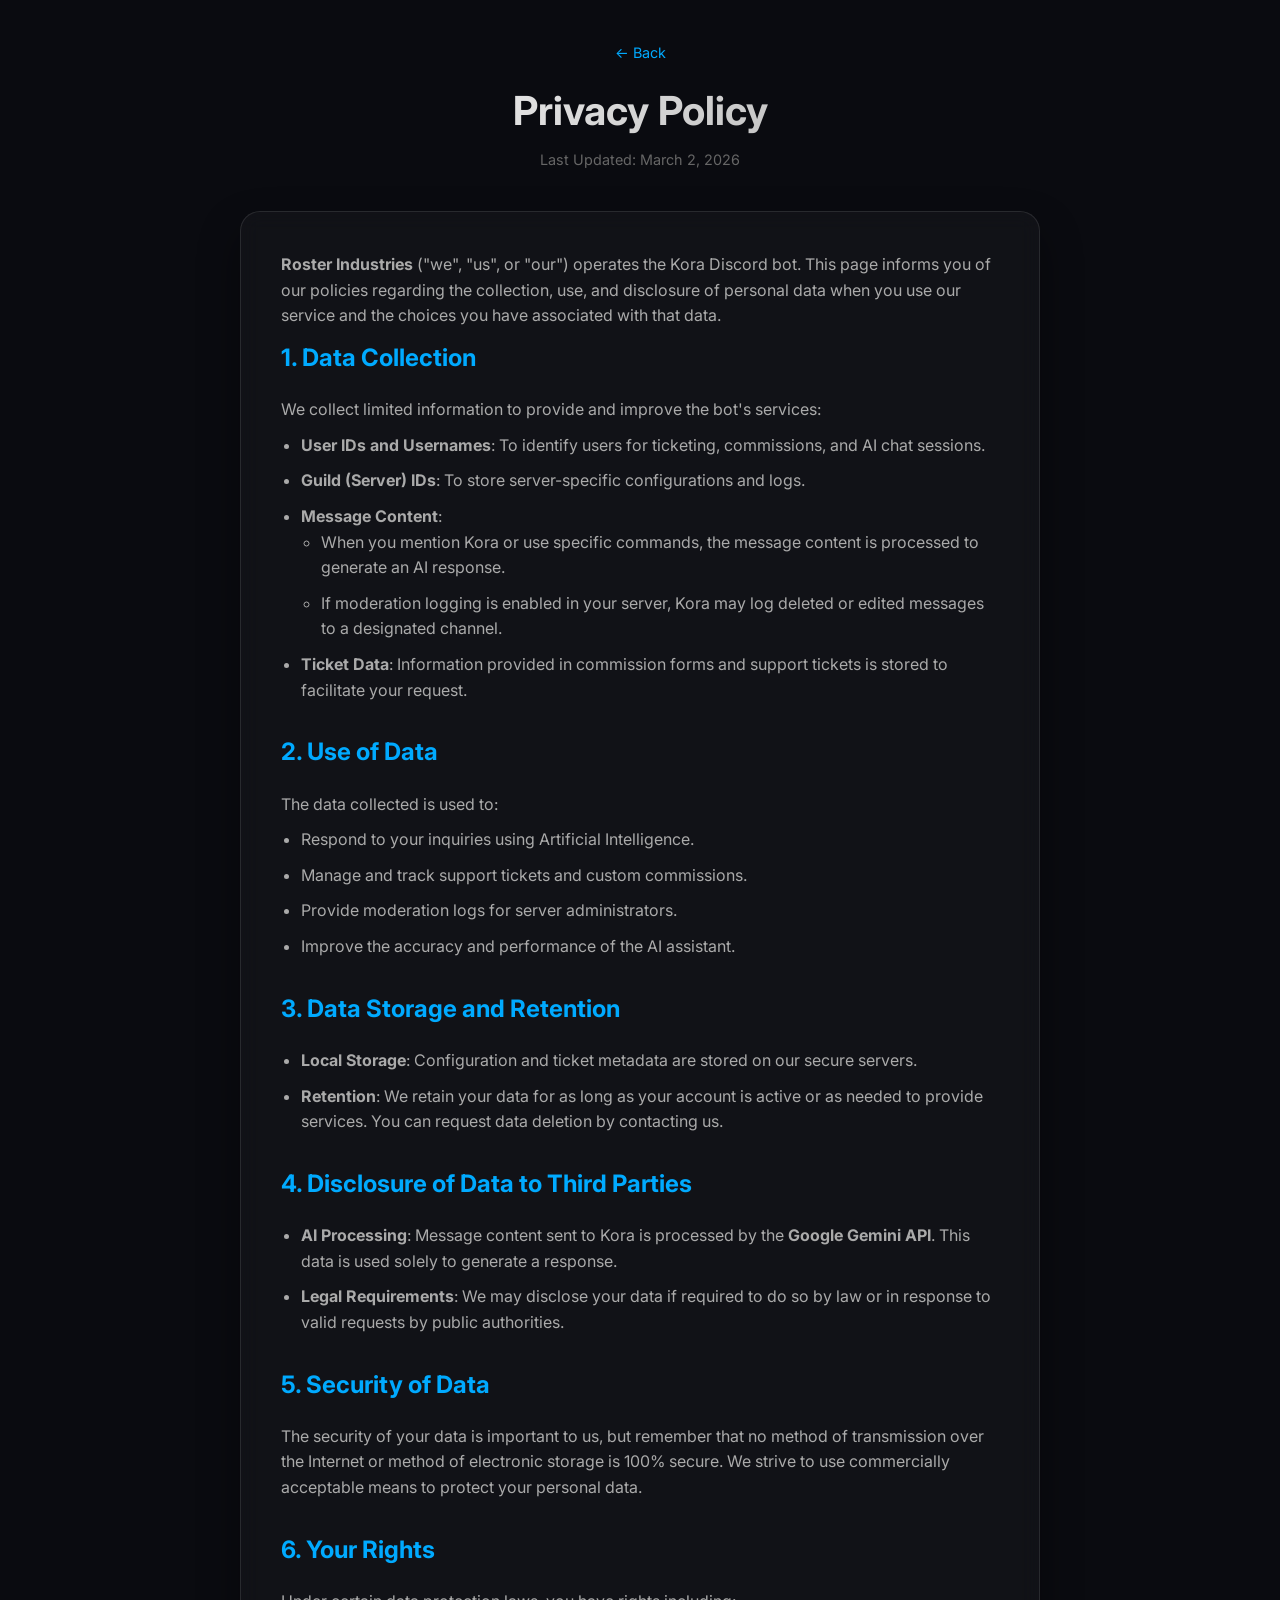
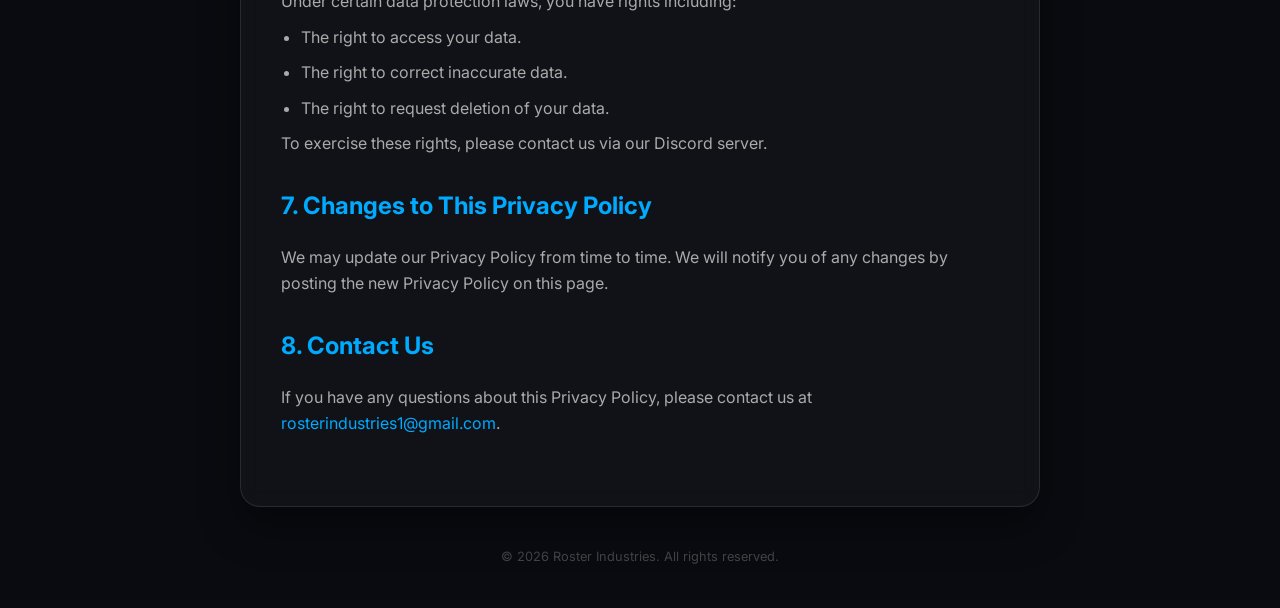
==== privacy.html @ d1da8179 "Initial commit for Kora legal documents" ====
<!DOCTYPE html>
<html lang="en">

<head>
    <meta charset="UTF-8">
    <meta name="viewport" content="width=device-width, initial-scale=1.0">
    <title>Privacy Policy - Kora</title>
    <link rel="stylesheet" href="style.css">
    <link href="https://fonts.googleapis.com/css2?family=Inter:wght@400;600;700&display=swap" rel="stylesheet">
</head>

<body>
    <div class="container">
        <header>
            <a href="index.html" class="back-link">← Back</a>
            <h1>Privacy Policy</h1>
            <p class="last-updated">Last Updated: March 2, 2026</p>
        </header>

        <main class="card legal-content">
            <p><strong>Roster Industries</strong> ("we", "us", or "our") operates the Kora Discord bot. This page
                informs you of our policies regarding the collection, use, and disclosure of personal data when you use
                our service and the choices you have associated with that data.</p>

            <section>
                <h2>1. Data Collection</h2>
                <p>We collect limited information to provide and improve the bot's services:</p>
                <ul>
                    <li><strong>User IDs and Usernames</strong>: To identify users for ticketing, commissions, and AI
                        chat sessions.</li>
                    <li><strong>Guild (Server) IDs</strong>: To store server-specific configurations and logs.</li>
                    <li><strong>Message Content</strong>:
                        <ul>
                            <li>When you mention Kora or use specific commands, the message content is processed to
                                generate an AI response.</li>
                            <li>If moderation logging is enabled in your server, Kora may log deleted or edited messages
                                to a designated channel.</li>
                        </ul>
                    </li>
                    <li><strong>Ticket Data</strong>: Information provided in commission forms and support tickets is
                        stored to facilitate your request.</li>
                </ul>
            </section>

            <section>
                <h2>2. Use of Data</h2>
                <p>The data collected is used to:</p>
                <ul>
                    <li>Respond to your inquiries using Artificial Intelligence.</li>
                    <li>Manage and track support tickets and custom commissions.</li>
                    <li>Provide moderation logs for server administrators.</li>
                    <li>Improve the accuracy and performance of the AI assistant.</li>
                </ul>
            </section>

            <section>
                <h2>3. Data Storage and Retention</h2>
                <ul>
                    <li><strong>Local Storage</strong>: Configuration and ticket metadata are stored on our secure
                        servers.</li>
                    <li><strong>Retention</strong>: We retain your data for as long as your account is active or as
                        needed to provide services. You can request data deletion by contacting us.</li>
                </ul>
            </section>

            <section>
                <h2>4. Disclosure of Data to Third Parties</h2>
                <ul>
                    <li><strong>AI Processing</strong>: Message content sent to Kora is processed by the <strong>Google
                            Gemini API</strong>. This data is used solely to generate a response.</li>
                    <li><strong>Legal Requirements</strong>: We may disclose your data if required to do so by law or in
                        response to valid requests by public authorities.</li>
                </ul>
            </section>

            <section>
                <h2>5. Security of Data</h2>
                <p>The security of your data is important to us, but remember that no method of transmission over the
                    Internet or method of electronic storage is 100% secure. We strive to use commercially acceptable
                    means to protect your personal data.</p>
            </section>

            <section>
                <h2>6. Your Rights</h2>
                <p>Under certain data protection laws, you have rights including:</p>
                <ul>
                    <li>The right to access your data.</li>
                    <li>The right to correct inaccurate data.</li>
                    <li>The right to request deletion of your data.</li>
                </ul>
                <p>To exercise these rights, please contact us via our Discord server.</p>
            </section>

            <section>
                <h2>7. Changes to This Privacy Policy</h2>
                <p>We may update our Privacy Policy from time to time. We will notify you of any changes by posting the
                    new Privacy Policy on this page.</p>
            </section>

            <section>
                <h2>8. Contact Us</h2>
                <p>If you have any questions about this Privacy Policy, please contact us at <a
                        href="mailto:rosterindustries1@gmail.com">rosterindustries1@gmail.com</a>.</p>
            </section>
        </main>

        <footer>
            <p>&copy; 2026 Roster Industries. All rights reserved.</p>
        </footer>
    </div>
</body>

</html>
---- style.css ----
:root {
    --bg: #0a0b10;
    --card-bg: rgba(255, 255, 255, 0.03);
    --border: rgba(255, 255, 255, 0.1);
    --text: #ffffff;
    --text-dim: #aaa;
    --primary: #00aaff;
    --secondary: rgba(255, 255, 255, 0.1);
}

* {
    margin: 0;
    padding: 0;
    box-sizing: border-box;
}

body {
    background-color: var(--bg);
    color: var(--text);
    font-family: 'Inter', sans-serif;
    line-height: 1.6;
    display: flex;
    justify-content: center;
    min-height: 100vh;
    padding: 40px 20px;
}

.container {
    max-width: 800px;
    width: 100%;
}

header {
    text-align: center;
    margin-bottom: 40px;
}

header h1 {
    font-size: 2.5rem;
    background: linear-gradient(135deg, #fff 0%, #aaa 100%);
    -webkit-background-clip: text;
    -webkit-text-fill-color: transparent;
    display: flex;
    align-items: center;
    justify-content: center;
    gap: 10px;
}

.badge {
    background: var(--primary);
    -webkit-text-fill-color: #fff;
    font-size: 0.8rem;
    padding: 4px 8px;
    border-radius: 6px;
    vertical-align: middle;
}

header p {
    color: var(--text-dim);
    margin-top: 5px;
}

.card {
    background: var(--card-bg);
    backdrop-filter: blur(10px);
    border: 1px solid var(--border);
    border-radius: 20px;
    padding: 40px;
    box-shadow: 0 20px 40px rgba(0, 0, 0, 0.4);
}

h2 {
    color: var(--primary);
    margin-bottom: 20px;
    font-size: 1.5rem;
}

.links {
    display: flex;
    gap: 15px;
    margin-top: 25px;
}

.btn {
    padding: 12px 24px;
    border-radius: 10px;
    text-decoration: none;
    font-weight: 600;
    transition: all 0.3s ease;
    flex: 1;
    text-align: center;
}

.btn-primary {
    background: var(--primary);
    color: #fff;
}

.btn-primary:hover {
    box-shadow: 0 0 20px rgba(0, 170, 255, 0.4);
    transform: translateY(-2px);
}

.btn-secondary {
    background: var(--secondary);
    color: #fff;
}

.btn-secondary:hover {
    background: rgba(255, 255, 255, 0.15);
}

.back-link {
    color: var(--primary);
    text-decoration: none;
    display: inline-block;
    margin-bottom: 15px;
    font-size: 0.9rem;
}

.last-updated {
    color: #666;
    font-size: 0.9rem;
    margin-bottom: 20px;
}

.legal-content section {
    margin-bottom: 30px;
}

.legal-content p,
.legal-content li {
    color: var(--text-dim);
    margin-bottom: 10px;
}

.legal-content ul {
    padding-left: 20px;
}

.legal-content a {
    color: var(--primary);
    text-decoration: none;
}

.legal-content a:hover {
    text-decoration: underline;
}

footer {
    text-align: center;
    margin-top: 40px;
    color: #444;
    font-size: 0.8rem;
}

@media (max-width: 600px) {
    .links {
        flex-direction: column;
    }
}
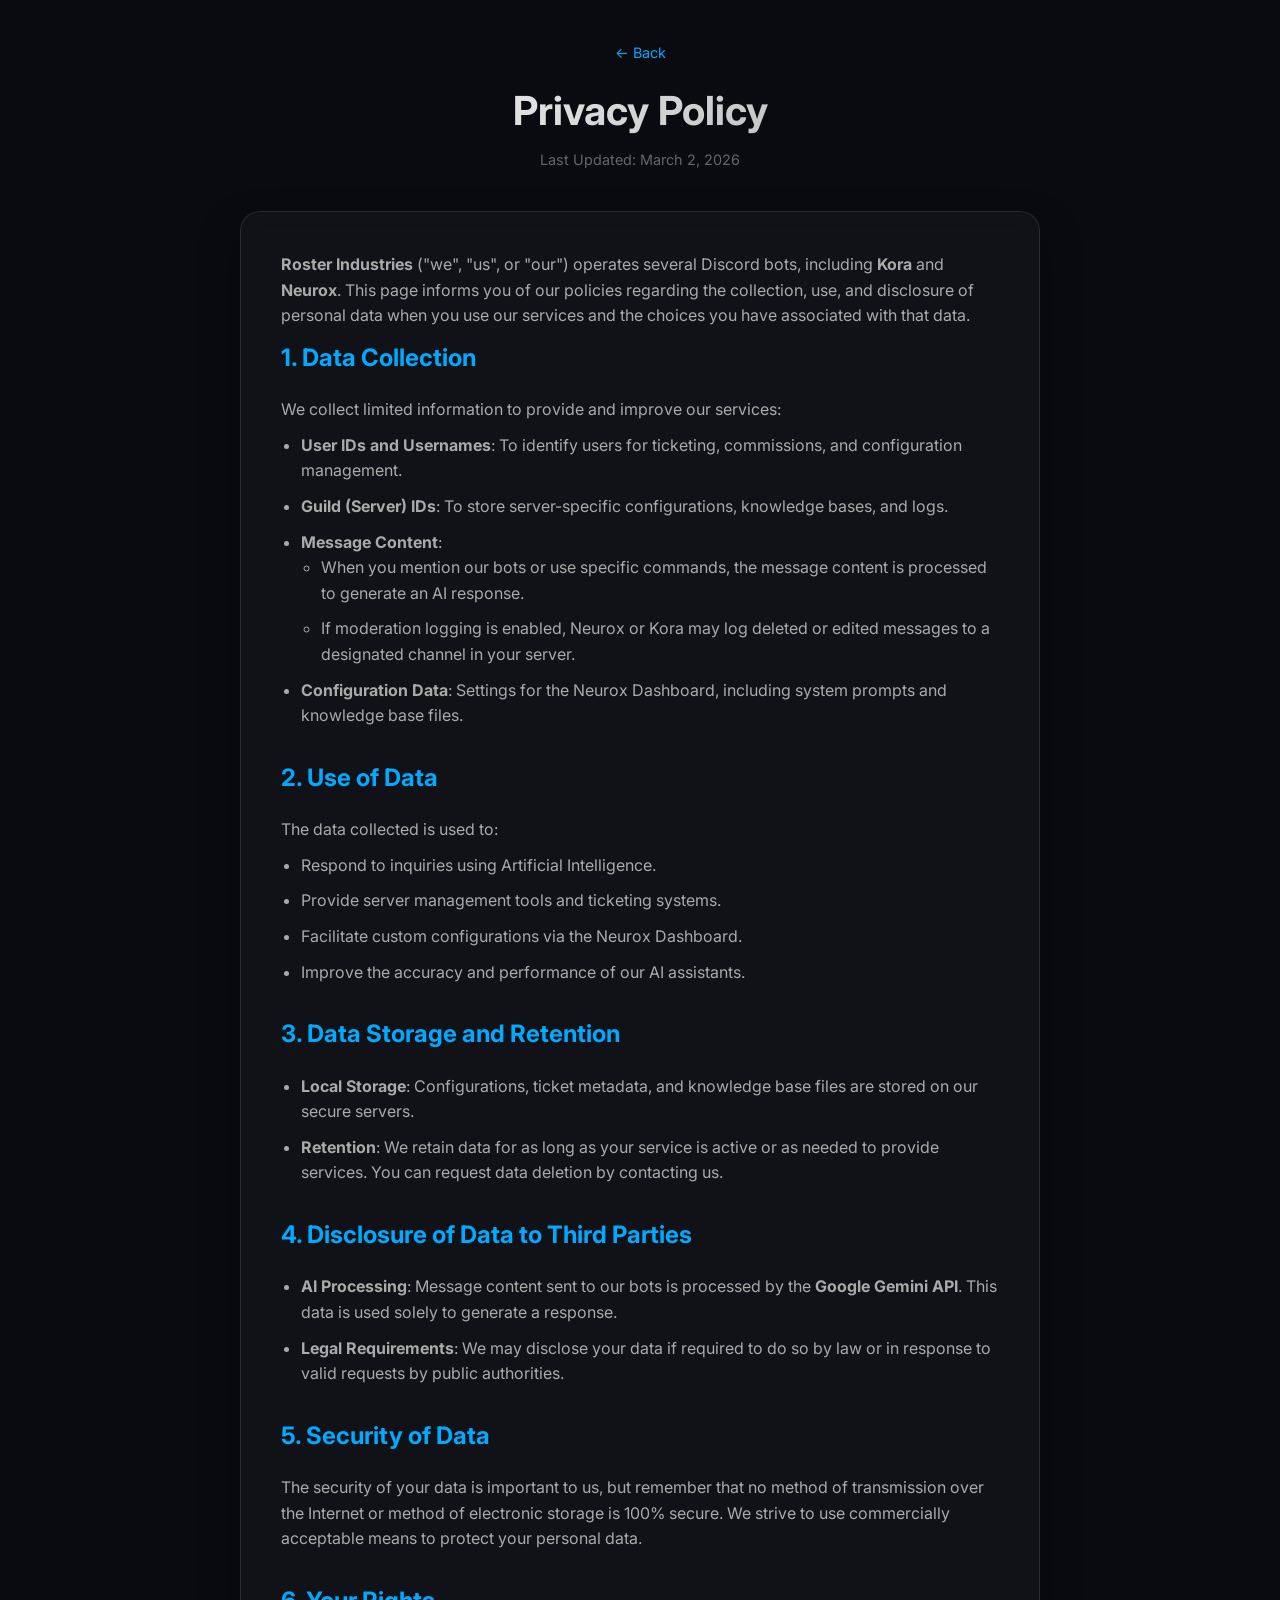
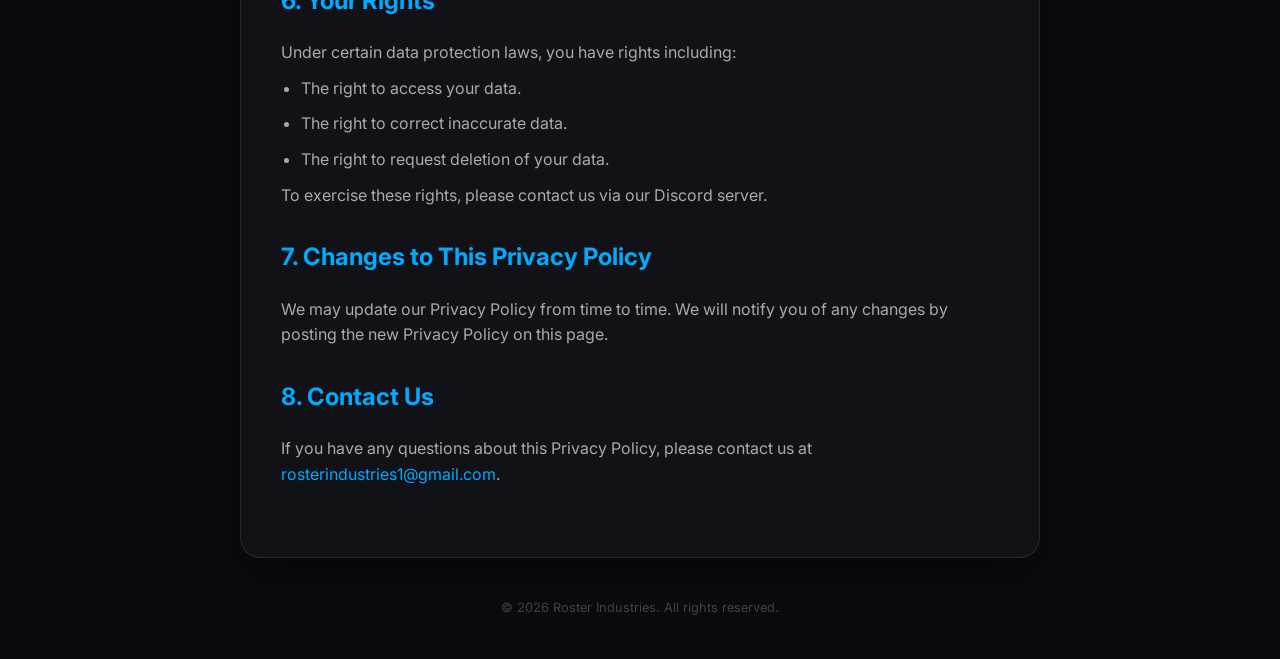
==== commit bb5ec87d: "Update legal docs to cover both Kora and Neurox" ====
--- a/privacy.html
+++ b/privacy.html
@@ -4,7 +4,7 @@
 <head>
     <meta charset="UTF-8">
     <meta name="viewport" content="width=device-width, initial-scale=1.0">
-    <title>Privacy Policy - Kora</title>
+    <title>Privacy Policy - Roster Industries Bots</title>
     <link rel="stylesheet" href="style.css">
     <link href="https://fonts.googleapis.com/css2?family=Inter:wght@400;600;700&display=swap" rel="stylesheet">
 </head>
@@ -12,33 +12,35 @@
 <body>
     <div class="container">
         <header>
-            <a href="index.html" class="back-link">← Back</a>
+            <a href="/" class="back-link">← Back</a>
             <h1>Privacy Policy</h1>
             <p class="last-updated">Last Updated: March 2, 2026</p>
         </header>
 
         <main class="card legal-content">
-            <p><strong>Roster Industries</strong> ("we", "us", or "our") operates the Kora Discord bot. This page
-                informs you of our policies regarding the collection, use, and disclosure of personal data when you use
-                our service and the choices you have associated with that data.</p>
+            <p><strong>Roster Industries</strong> ("we", "us", or "our") operates several Discord bots, including
+                <strong>Kora</strong> and <strong>Neurox</strong>. This page informs you of our policies regarding the
+                collection, use, and disclosure of personal data when you use our services and the choices you have
+                associated with that data.</p>
 
             <section>
                 <h2>1. Data Collection</h2>
-                <p>We collect limited information to provide and improve the bot's services:</p>
+                <p>We collect limited information to provide and improve our services:</p>
                 <ul>
-                    <li><strong>User IDs and Usernames</strong>: To identify users for ticketing, commissions, and AI
-                        chat sessions.</li>
-                    <li><strong>Guild (Server) IDs</strong>: To store server-specific configurations and logs.</li>
+                    <li><strong>User IDs and Usernames</strong>: To identify users for ticketing, commissions, and
+                        configuration management.</li>
+                    <li><strong>Guild (Server) IDs</strong>: To store server-specific configurations, knowledge bases,
+                        and logs.</li>
                     <li><strong>Message Content</strong>:
                         <ul>
-                            <li>When you mention Kora or use specific commands, the message content is processed to
+                            <li>When you mention our bots or use specific commands, the message content is processed to
                                 generate an AI response.</li>
-                            <li>If moderation logging is enabled in your server, Kora may log deleted or edited messages
-                                to a designated channel.</li>
+                            <li>If moderation logging is enabled, Neurox or Kora may log deleted or edited messages to a
+                                designated channel in your server.</li>
                         </ul>
                     </li>
-                    <li><strong>Ticket Data</strong>: Information provided in commission forms and support tickets is
-                        stored to facilitate your request.</li>
+                    <li><strong>Configuration Data</strong>: Settings for the Neurox Dashboard, including system prompts
+                        and knowledge base files.</li>
                 </ul>
             </section>
 
@@ -46,28 +48,28 @@
                 <h2>2. Use of Data</h2>
                 <p>The data collected is used to:</p>
                 <ul>
-                    <li>Respond to your inquiries using Artificial Intelligence.</li>
-                    <li>Manage and track support tickets and custom commissions.</li>
-                    <li>Provide moderation logs for server administrators.</li>
-                    <li>Improve the accuracy and performance of the AI assistant.</li>
+                    <li>Respond to inquiries using Artificial Intelligence.</li>
+                    <li>Provide server management tools and ticketing systems.</li>
+                    <li>Facilitate custom configurations via the Neurox Dashboard.</li>
+                    <li>Improve the accuracy and performance of our AI assistants.</li>
                 </ul>
             </section>
 
             <section>
                 <h2>3. Data Storage and Retention</h2>
                 <ul>
-                    <li><strong>Local Storage</strong>: Configuration and ticket metadata are stored on our secure
-                        servers.</li>
-                    <li><strong>Retention</strong>: We retain your data for as long as your account is active or as
-                        needed to provide services. You can request data deletion by contacting us.</li>
+                    <li><strong>Local Storage</strong>: Configurations, ticket metadata, and knowledge base files are
+                        stored on our secure servers.</li>
+                    <li><strong>Retention</strong>: We retain data for as long as your service is active or as needed to
+                        provide services. You can request data deletion by contacting us.</li>
                 </ul>
             </section>
 
             <section>
                 <h2>4. Disclosure of Data to Third Parties</h2>
                 <ul>
-                    <li><strong>AI Processing</strong>: Message content sent to Kora is processed by the <strong>Google
-                            Gemini API</strong>. This data is used solely to generate a response.</li>
+                    <li><strong>AI Processing</strong>: Message content sent to our bots is processed by the
+                        <strong>Google Gemini API</strong>. This data is used solely to generate a response.</li>
                     <li><strong>Legal Requirements</strong>: We may disclose your data if required to do so by law or in
                         response to valid requests by public authorities.</li>
                 </ul>
